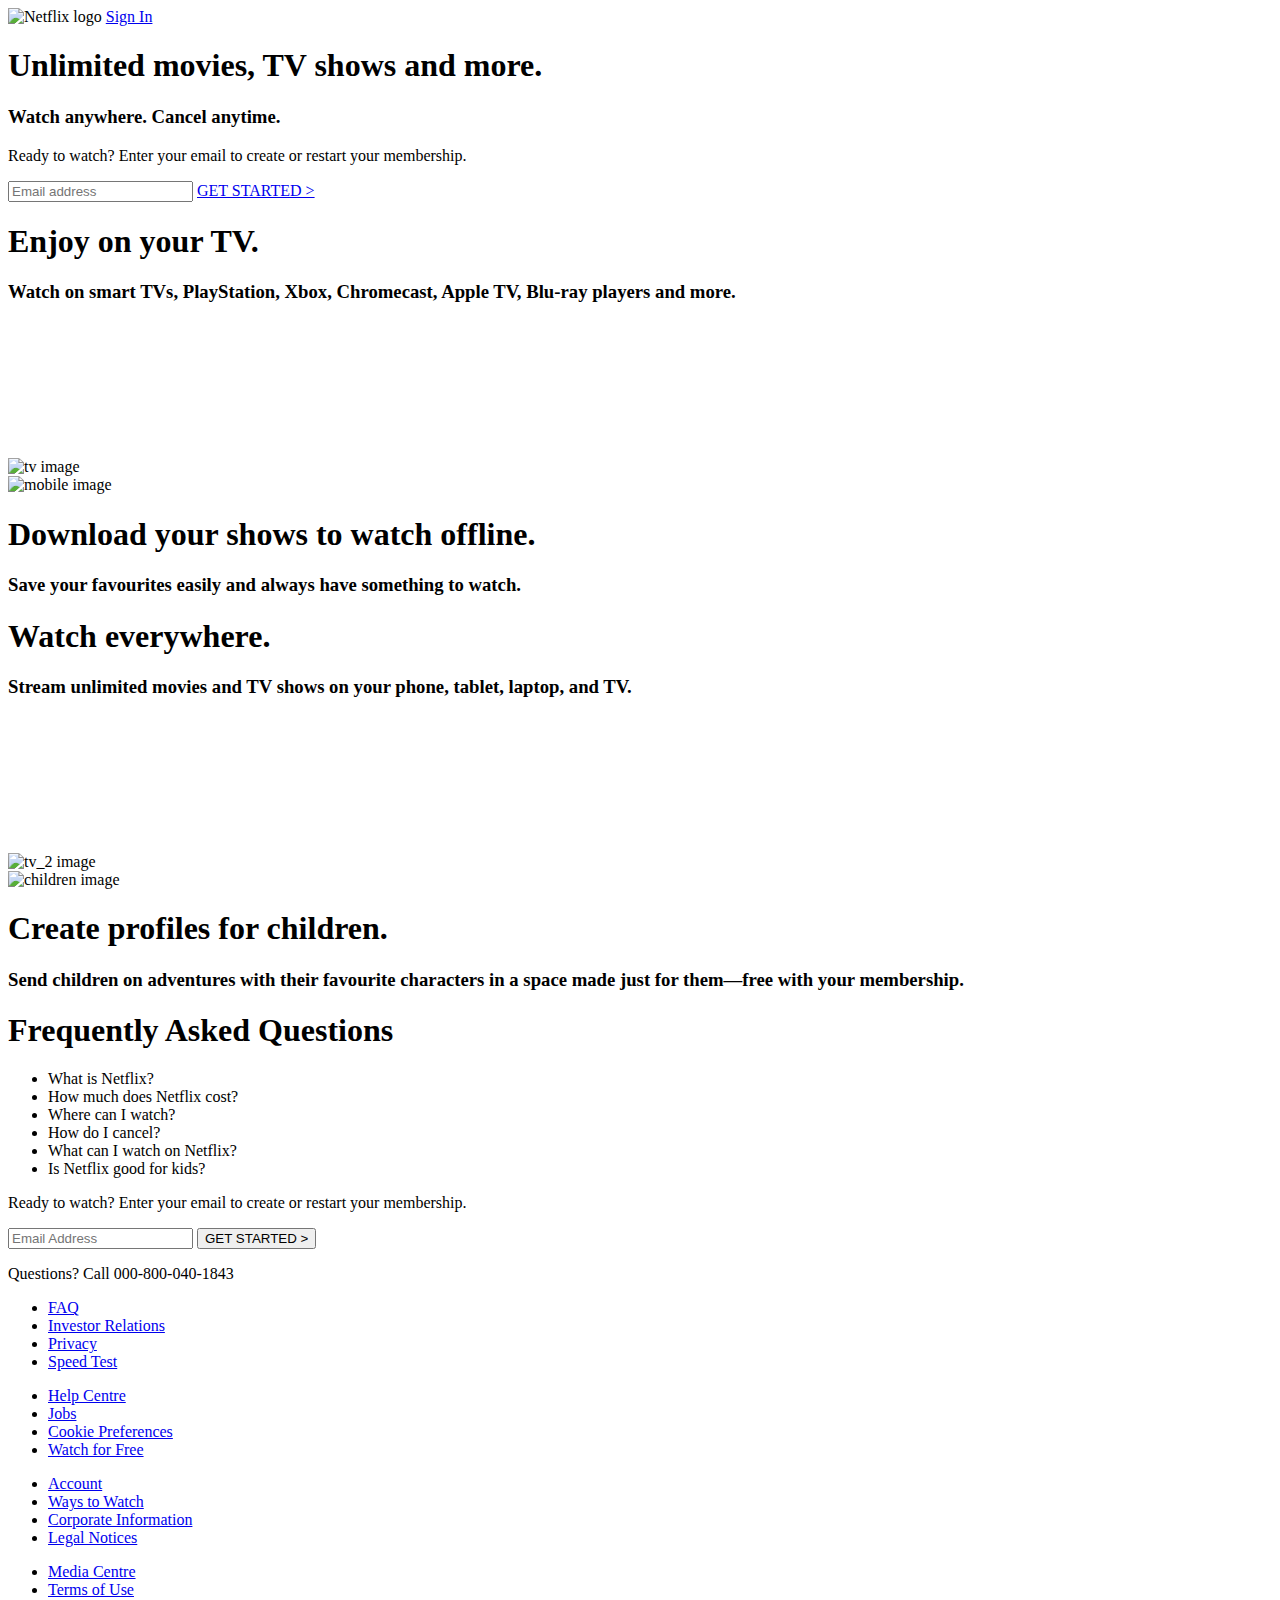
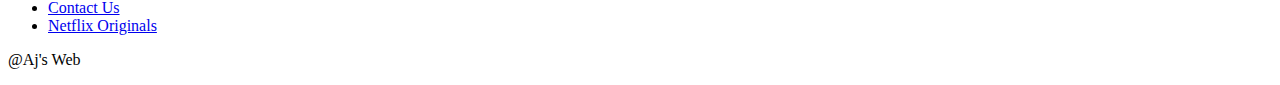
==== HTML-CSS-BOOTSTRAP/Netflix/index.html @ 79cf4f51 "html" ====
<!DOCTYPE html>
<html lang="en" dir="ltr">
  <head>
    <meta charset="utf-8">
    <meta name="viewport" content="width = device-width,initial-scale=1.0">
    <link rel="stylesheet" href="style.css">
    <title>Netflix Clone Web</title>
  </head>
  <body>
    <header class="showcase">
      <div class="showcase-top">
        <img src="images/logo.png" alt="Netflix logo">
        <a href="#" class="btn btn-rounded">Sign In</a>
      </div>
      <div class="showcase-content">
        <h1>Unlimited movies, TV shows and more.</h1>
        <h3>Watch anywhere. Cancel anytime.</h3>
        <p>Ready to watch? Enter your email to create or restart your membership.</p>
        <input type="email" name="email" id = "mail" placeholder="Email address">
        <a href="#" class ="btn btn-lg">GET STARTED ></a>


      </div>

    </header>

    <section class="style-cards">
      <div class="card-0">
        <div class="desc-0">
          <h1>Enjoy on your TV.</h1>
          <h3>Watch on smart TVs, PlayStation, Xbox, Chromecast, Apple TV, Blu-ray players and more.</h3>
        </div>
        <img src="images/tv.png" alt="tv image">
        <video class="video1" autoplay = "" playsinline="" muted = "" loop="">
          <source src = "images/tv_video.m4v">
        </video>
      </div>
      <div class="card-1">
        <img src="images/strainger_things.jpg" alt="mobile image">
        <div class="desc-1">
          <h1>Download your shows to watch offline.</h1>
          <h3>Save your favourites easily and always have something to watch.</h3>
        </div>
      </div>
      <div class="card-2">
        <div class="desc-2">
          <h1>Watch everywhere.</h1>
          <h3>Stream unlimited movies and TV shows on your phone, tablet, laptop, and TV.</h3>
        </div>
        <img src="images/tv_2.png" alt="tv_2 image">
        <video class="video2" autoplay="" playsinline="" muted="" loop="">
          <source src="images/tv_2.m4v" type="video/mp4"

        </video>
      </div>

      <div class="card-3">
        <img src="images/children.png" alt="children image">
        <div class="desc-3">
          <h1>Create profiles for children.</h1>
          <h3>Send children on adventures with their favourite characters in a space made just for them—free with your membership.</h3>
        </div>
      </div>
      <div class="faq">
          <h1>Frequently Asked Questions</h1>
          <ul class="questions">
              <li>What is Netflix?</li>
              <li>How much does Netflix cost?</li>
              <li>Where can I watch?</li>
              <li>How do I cancel?</li>
              <li>What can I watch on Netflix?</li>
              <li>Is Netflix good for kids?</li>
          </ul>
          <p>Ready to watch? Enter your email to create or restart your membership.</p>
          <div class="input">
              <input type="email" name="email" placeholder="Email Address">
              <a href="#" class="btn-rounded"><button>GET STARTED ></button></a>
          </div>
      </div>
    </section>


    <footer class="footer">
        <p>Questions? Call 000-800-040-1843</p>
        <div class="footer-cols">
            <ul>
                <li><a href="#">FAQ</a></li>
                <li><a href="#">Investor Relations</a></li>
                <li><a href="#">Privacy</a></li>
                <li><a href="#">Speed Test</a></li>
            </ul>
            <ul>
                <li><a href="#">Help Centre</a></li>
                <li><a href="#">Jobs</a></li>
                <li><a href="#">Cookie Preferences</a></li>
                <li><a href="#">Watch for Free</a></li>
            </ul>
            <ul>
                <li><a href="#">Account</a></li>
                <li><a href="#">Ways to Watch</a></li>
                <li><a href="#">Corporate Information</a></li>
                <li><a href="#">Legal Notices</a></li>
            </ul>
            <ul>
                <li><a href="#">Media Centre</a></li>
                <li><a href="#">Terms of Use</a></li>
                <li><a href="#">Contact Us</a></li>
                <li><a href="#">Netflix Originals</a></li>
            </ul>
        </div>
    </footer>
    <footer>
  <p class="p-3 bg-dark text-white">@Aj's Web</p>
</footer>

  </body>
</html>
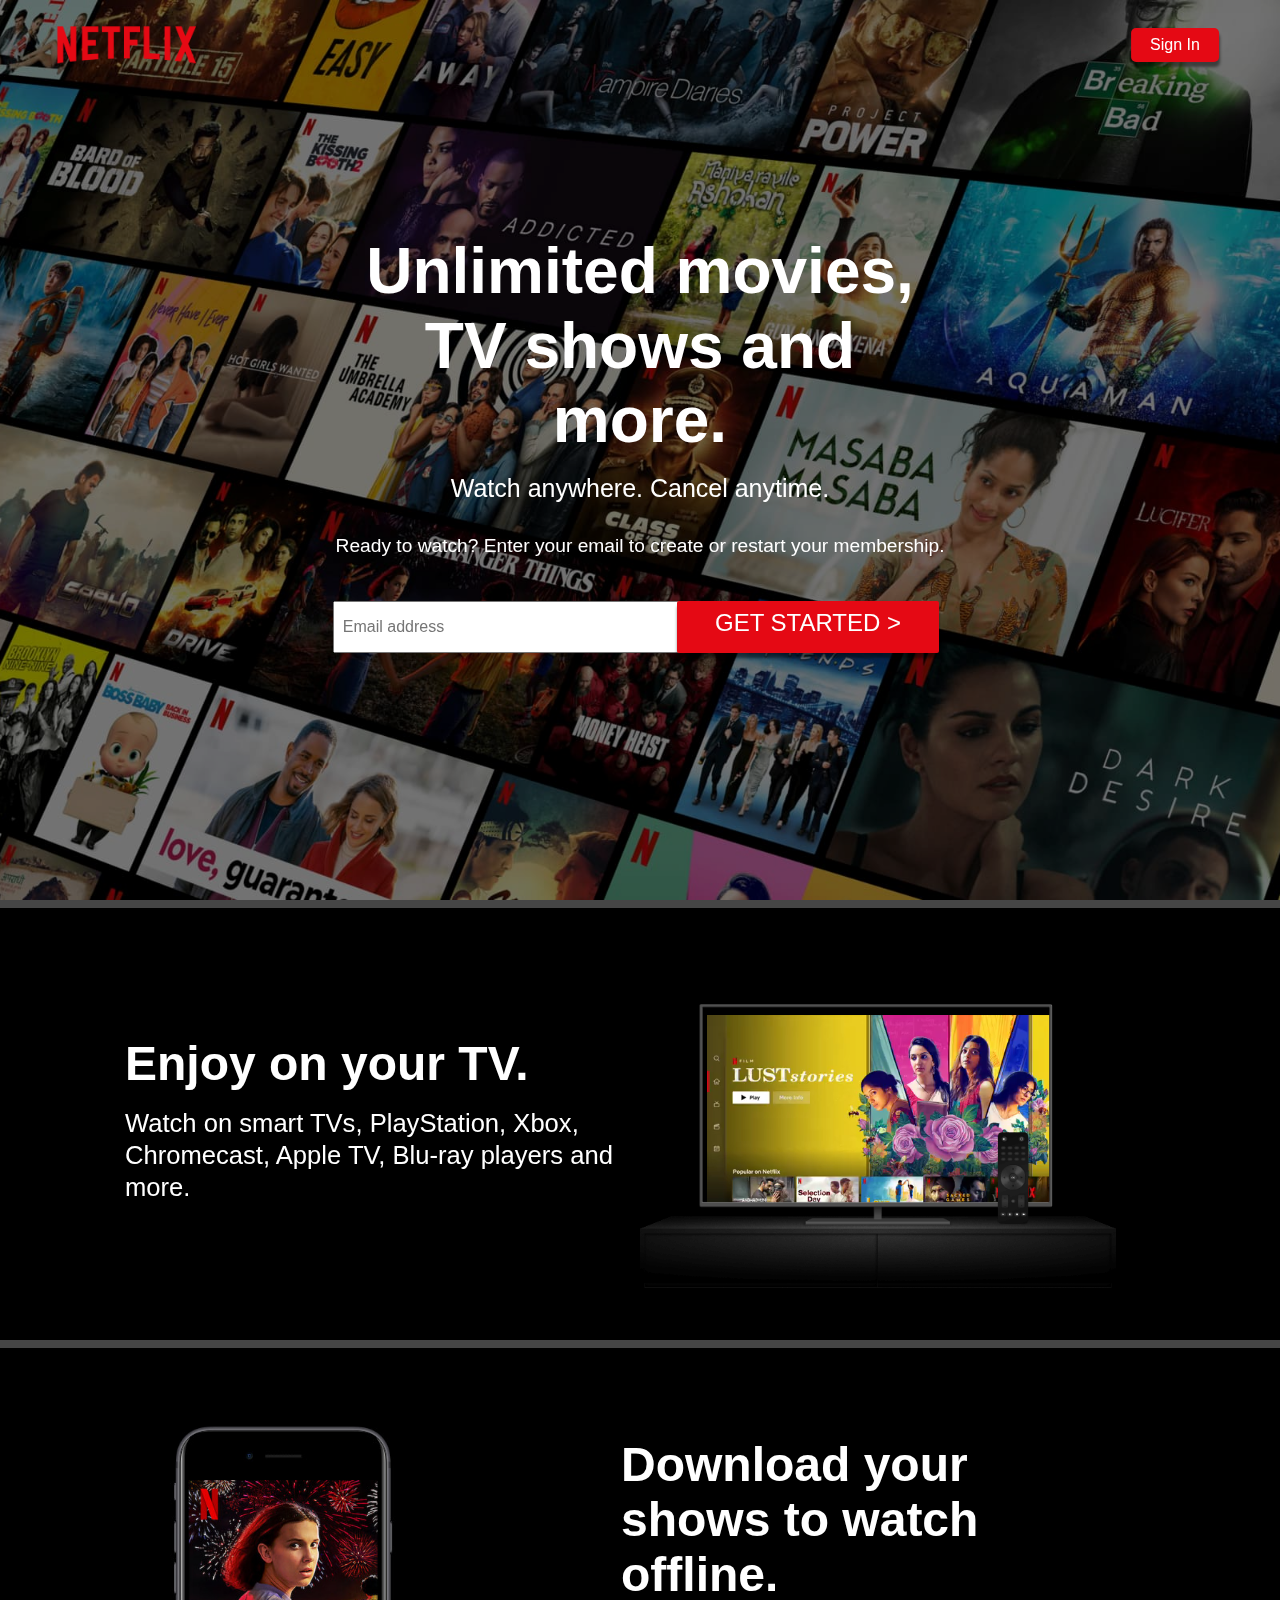
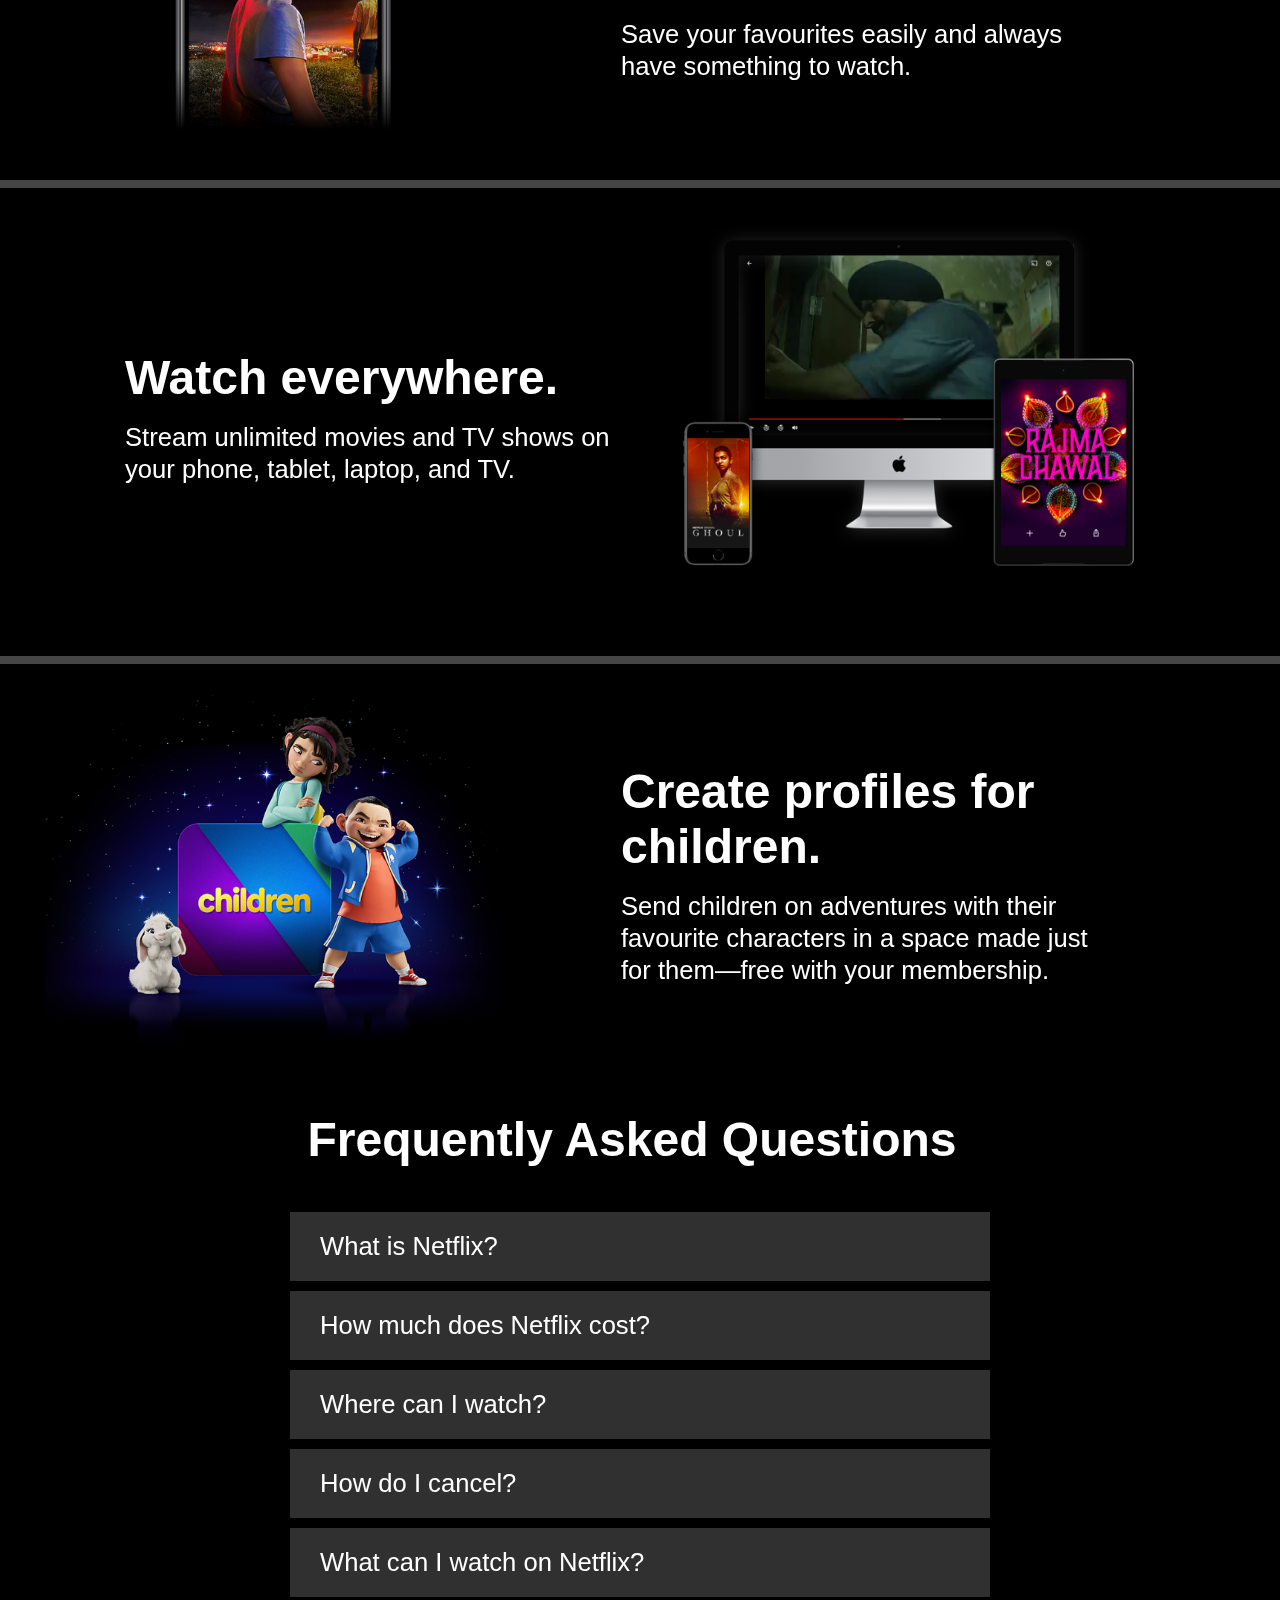
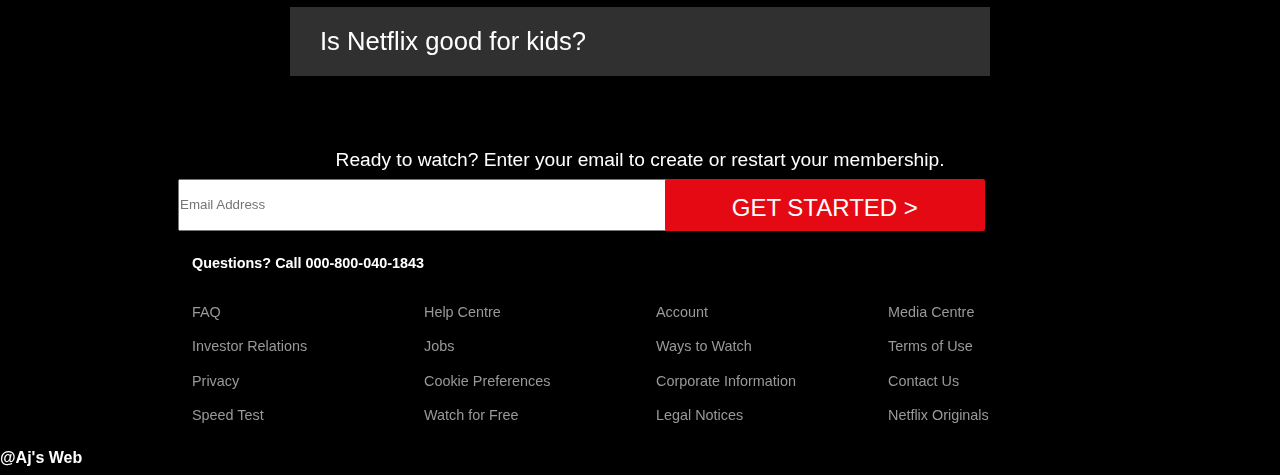
==== commit 89b048f5: "html" ====
--- a/HTML-CSS-BOOTSTRAP/Netflix/index.html
+++ b/HTML-CSS-BOOTSTRAP/Netflix/index.html
@@ -1,117 +1,117 @@
-<!DOCTYPE html>
-<html lang="en" dir="ltr">
-  <head>
-    <meta charset="utf-8">
-    <meta name="viewport" content="width = device-width,initial-scale=1.0">
-    <link rel="stylesheet" href="style.css">
-    <title>Netflix Clone Web</title>
-  </head>
-  <body>
-    <header class="showcase">
-      <div class="showcase-top">
-        <img src="images/logo.png" alt="Netflix logo">
-        <a href="#" class="btn btn-rounded">Sign In</a>
-      </div>
-      <div class="showcase-content">
-        <h1>Unlimited movies, TV shows and more.</h1>
-        <h3>Watch anywhere. Cancel anytime.</h3>
-        <p>Ready to watch? Enter your email to create or restart your membership.</p>
-        <input type="email" name="email" id = "mail" placeholder="Email address">
-        <a href="#" class ="btn btn-lg">GET STARTED ></a>
-
-
-      </div>
-
-    </header>
-
-    <section class="style-cards">
-      <div class="card-0">
-        <div class="desc-0">
-          <h1>Enjoy on your TV.</h1>
-          <h3>Watch on smart TVs, PlayStation, Xbox, Chromecast, Apple TV, Blu-ray players and more.</h3>
-        </div>
-        <img src="images/tv.png" alt="tv image">
-        <video class="video1" autoplay = "" playsinline="" muted = "" loop="">
-          <source src = "images/tv_video.m4v">
-        </video>
-      </div>
-      <div class="card-1">
-        <img src="images/strainger_things.jpg" alt="mobile image">
-        <div class="desc-1">
-          <h1>Download your shows to watch offline.</h1>
-          <h3>Save your favourites easily and always have something to watch.</h3>
-        </div>
-      </div>
-      <div class="card-2">
-        <div class="desc-2">
-          <h1>Watch everywhere.</h1>
-          <h3>Stream unlimited movies and TV shows on your phone, tablet, laptop, and TV.</h3>
-        </div>
-        <img src="images/tv_2.png" alt="tv_2 image">
-        <video class="video2" autoplay="" playsinline="" muted="" loop="">
-          <source src="images/tv_2.m4v" type="video/mp4"
-
-        </video>
-      </div>
-
-      <div class="card-3">
-        <img src="images/children.png" alt="children image">
-        <div class="desc-3">
-          <h1>Create profiles for children.</h1>
-          <h3>Send children on adventures with their favourite characters in a space made just for them—free with your membership.</h3>
-        </div>
-      </div>
-      <div class="faq">
-          <h1>Frequently Asked Questions</h1>
-          <ul class="questions">
-              <li>What is Netflix?</li>
-              <li>How much does Netflix cost?</li>
-              <li>Where can I watch?</li>
-              <li>How do I cancel?</li>
-              <li>What can I watch on Netflix?</li>
-              <li>Is Netflix good for kids?</li>
-          </ul>
-          <p>Ready to watch? Enter your email to create or restart your membership.</p>
-          <div class="input">
-              <input type="email" name="email" placeholder="Email Address">
-              <a href="#" class="btn-rounded"><button>GET STARTED ></button></a>
-          </div>
-      </div>
-    </section>
-
-
-    <footer class="footer">
-        <p>Questions? Call 000-800-040-1843</p>
-        <div class="footer-cols">
-            <ul>
-                <li><a href="#">FAQ</a></li>
-                <li><a href="#">Investor Relations</a></li>
-                <li><a href="#">Privacy</a></li>
-                <li><a href="#">Speed Test</a></li>
-            </ul>
-            <ul>
-                <li><a href="#">Help Centre</a></li>
-                <li><a href="#">Jobs</a></li>
-                <li><a href="#">Cookie Preferences</a></li>
-                <li><a href="#">Watch for Free</a></li>
-            </ul>
-            <ul>
-                <li><a href="#">Account</a></li>
-                <li><a href="#">Ways to Watch</a></li>
-                <li><a href="#">Corporate Information</a></li>
-                <li><a href="#">Legal Notices</a></li>
-            </ul>
-            <ul>
-                <li><a href="#">Media Centre</a></li>
-                <li><a href="#">Terms of Use</a></li>
-                <li><a href="#">Contact Us</a></li>
-                <li><a href="#">Netflix Originals</a></li>
-            </ul>
-        </div>
-    </footer>
-    <footer>
-  <p class="p-3 bg-dark text-white">@Aj's Web</p>
-</footer>
-
-  </body>
-</html>
+<!DOCTYPE html>
+<html lang="en" dir="ltr">
+  <head>
+    <meta charset="utf-8">
+    <meta name="viewport" content="width = device-width,initial-scale=1.0">
+    <link rel="stylesheet" href="style.css">
+    <title>Netflix Clone Web</title>
+  </head>
+  <body>
+    <header class="showcase">
+      <div class="showcase-top">
+        <img src="images/logo.png" alt="Netflix logo">
+        <a href="#" class="btn btn-rounded">Sign In</a>
+      </div>
+      <div class="showcase-content">
+        <h1>Unlimited movies, TV shows and more.</h1>
+        <h3>Watch anywhere. Cancel anytime.</h3>
+        <p>Ready to watch? Enter your email to create or restart your membership.</p>
+        <input type="email" name="email" id = "mail" placeholder="Email address">
+        <a href="#" class ="btn btn-lg">GET STARTED ></a>
+
+
+      </div>
+
+    </header>
+
+    <section class="style-cards">
+      <div class="card-0">
+        <div class="desc-0">
+          <h1>Enjoy on your TV.</h1>
+          <h3>Watch on smart TVs, PlayStation, Xbox, Chromecast, Apple TV, Blu-ray players and more.</h3>
+        </div>
+        <img src="images/tv.png" alt="tv image">
+        <video class="video1" autoplay = "" playsinline="" muted = "" loop="">
+          <source src = "images/tv_video.m4v">
+        </video>
+      </div>
+      <div class="card-1">
+        <img src="images/strainger_things.jpg" alt="mobile image">
+        <div class="desc-1">
+          <h1>Download your shows to watch offline.</h1>
+          <h3>Save your favourites easily and always have something to watch.</h3>
+        </div>
+      </div>
+      <div class="card-2">
+        <div class="desc-2">
+          <h1>Watch everywhere.</h1>
+          <h3>Stream unlimited movies and TV shows on your phone, tablet, laptop, and TV.</h3>
+        </div>
+        <img src="images/tv_2.png" alt="tv_2 image">
+        <video class="video2" autoplay="" playsinline="" muted="" loop="">
+          <source src="images/tv_2.m4v" type="video/mp4"
+
+        </video>
+      </div>
+
+      <div class="card-3">
+        <img src="images/children.png" alt="children image">
+        <div class="desc-3">
+          <h1>Create profiles for children.</h1>
+          <h3>Send children on adventures with their favourite characters in a space made just for them—free with your membership.</h3>
+        </div>
+      </div>
+      <div class="faq">
+          <h1>Frequently Asked Questions</h1>
+          <ul class="questions">
+              <li>What is Netflix?</li>
+              <li>How much does Netflix cost?</li>
+              <li>Where can I watch?</li>
+              <li>How do I cancel?</li>
+              <li>What can I watch on Netflix?</li>
+              <li>Is Netflix good for kids?</li>
+          </ul>
+          <p>Ready to watch? Enter your email to create or restart your membership.</p>
+          <div class="input">
+              <input type="email" name="email" placeholder="Email Address">
+              <a href="#" class="btn-rounded"><button>GET STARTED ></button></a>
+          </div>
+      </div>
+    </section>
+
+
+    <footer class="footer">
+        <p>Questions? Call 000-800-040-1843</p>
+        <div class="footer-cols">
+            <ul>
+                <li><a href="#">FAQ</a></li>
+                <li><a href="#">Investor Relations</a></li>
+                <li><a href="#">Privacy</a></li>
+                <li><a href="#">Speed Test</a></li>
+            </ul>
+            <ul>
+                <li><a href="#">Help Centre</a></li>
+                <li><a href="#">Jobs</a></li>
+                <li><a href="#">Cookie Preferences</a></li>
+                <li><a href="#">Watch for Free</a></li>
+            </ul>
+            <ul>
+                <li><a href="#">Account</a></li>
+                <li><a href="#">Ways to Watch</a></li>
+                <li><a href="#">Corporate Information</a></li>
+                <li><a href="#">Legal Notices</a></li>
+            </ul>
+            <ul>
+                <li><a href="#">Media Centre</a></li>
+                <li><a href="#">Terms of Use</a></li>
+                <li><a href="#">Contact Us</a></li>
+                <li><a href="#">Netflix Originals</a></li>
+            </ul>
+        </div>
+    </footer>
+    <footer>
+  <p class="p-3 bg-dark text-white">@Aj's Web</p>
+</footer>
+
+  </body>
+</html>
--- a/HTML-CSS-BOOTSTRAP/Netflix/style.css
+++ b/HTML-CSS-BOOTSTRAP/Netflix/style.css
@@ -0,0 +1,346 @@
+:root{
+	--primary-color: #e50914;
+	--dark-color: #141414;
+	--light-color: #f4f4f4;
+
+}
+
+*{
+	margin: 0;
+	padding: 0;
+}
+
+body{
+	font-family: Arial,Helvetica,sans-serif;
+	background: #000000;
+	color: #999999;
+}
+
+ul{
+	list-style: none;
+}
+
+h1,h2,h3,h4{
+	color: #ffffff;
+}
+
+h3{
+	font-weight: lighter;
+}
+
+a{
+	color: #ffffff;
+	text-decoration: none;
+}
+
+p{
+	margin: 0.5rem 0;
+	font-weight: bold;
+	color: #ffffff;
+}
+
+img{
+	width: 100%;
+}
+
+.showcase{
+	width: 100%;
+	height: 100vh;
+	position: relative;
+	background: url("images/background.jpg") no-repeat center center/cover;
+}
+
+.showcase::after{
+	content: "";
+	position: absolute;
+	top: 0;
+	left: 0;
+	width: 100%;
+	height: 100%;
+	z-index: 1;
+	background: rgba(0, 0, 0, 0.4);
+	box-shadow: 120px,100px,250px, #000000, inset -120px -100px 250px #000000;
+
+}
+
+.showcase-top{
+	position: relative;
+	z-index: 2;
+	height: 90px;
+}
+
+.showcase-top img{
+	width: 140px;
+	position: absolute;
+	top: 50%;
+	left: 0;
+	transform: translate(40%, -50%);
+}
+
+.showcase-top a{
+	position: absolute;
+	top: 50%;
+	right: 0;
+	transform: translate(-60%, -50%);
+}
+
+.showcase-content{
+	position: relative;
+	margin: 0 26%;
+	z-index: 2;
+	display: flex;
+	flex-direction: column;
+	justify-content: center;
+	text-align: center;
+	margin-top: 9rem;
+}
+
+.showcase-content h1{
+	font-weight: 700;
+	font-size: 64px;
+	margin: 0 30px;
+	max-width: 800px;
+	line-height: 74.5px;
+}
+
+.showcase-content h3{
+	color: white;
+	font-size: 25px;
+	margin: 16px 0;
+}
+
+.showcase-content p{
+	font-size: 19.2px;
+	font-weight: 300;
+	padding-top: 0.5rem;
+	padding-bottom: 1rem;
+}
+
+.showcase-content input{
+	position: absolute;
+	left: 0;
+	bottom: -8vh;
+	width: 454px;
+	height: 3rem;
+	font-size: 1rem;
+	padding-left: 0.5rem;
+}
+
+.btn{
+	display: inline-block;
+	background: var(--primary-color);
+	color: white;
+	padding: 0.5rem 1.2rem;
+	font-size: 1rem;
+	text-align: center;
+	border: none;
+	cursor: pointer;
+	border-radius: 2px;
+	margin-right: 0.5rem;
+	outline: none;
+	box-shadow: 0 5px 3px rgba(0, 0, 0, 0.45);
+}
+
+.btn:hover{
+	opacity: 0.9;
+}
+
+.btn-rounded{
+	border-radius: 5px;
+}
+
+.showcase-content .btn-lg{
+	position: absolute;
+	right: 0;
+	bottom: -8vh;
+	padding: 0.5rem 1.2rem;
+	font-size: 1.5rem;
+	text-transform: uppercase;
+	height: 36px;
+	width: 14rem;
+}
+
+.card-0,
+.card-1,
+.card-2,
+.card-3{
+	border-top: 8px rgba(69,69,69) solid;
+	padding: 50px;
+}
+
+
+.card-0{
+    position: relative;
+    display: inline-grid;
+    grid-template-columns: 50% 40%;
+    text-align: left;
+    align-items: center;
+    padding: 25px 45px 50px;
+}
+
+.desc-0{
+    padding-left: 80px;
+}
+
+.style-cards h1{
+    font-size: 3rem;
+    padding: 1rem;
+    padding-left: 0;
+}
+
+.style-cards h3{
+    font-size: 1.6rem;
+    line-height: 2rem;
+}
+
+.card-0 video{
+    position: relative;
+    width: 100%;
+    height: 54%;
+    grid-column: 2/2;
+    grid-row: 1/2;
+    z-index: -1;
+}
+
+.card-0 img{
+    grid-column: 2/2;
+    grid-row: 1/2;
+}
+
+.card-1{
+	position: relative;
+	display: inline-grid;
+	grid-template-columns: 40% 50%;
+	text-align: left;
+	align-items: center;
+	padding: 25px 45px 50px;
+}
+
+.desc-1{
+	padding-left: 100px;
+}
+
+.card-2{
+    position: relative;
+    display: inline-grid;
+    grid-template-columns: 50% 40%;
+    text-align: left;
+    align-items: center;
+    padding: 25px 45px 50px;
+}
+
+.desc-2{
+    padding-left: 80px;
+    padding-right: 20px;
+}
+
+.card-2 img{
+    width: 110%;
+    grid-column: 2/2;
+    grid-row: 1/2;
+}
+
+.card-2 video{
+    position: relative;
+    top: -87px;
+    left: 125px;
+    width: 65%;
+    height: 78%;
+    grid-column: 2/2;
+    grid-row: 1/2;
+    z-index: -1;
+}
+.card-3{
+	position: relative;
+	display: inline-grid;
+	grid-template-columns: 40% 50%;
+	text-align: left;
+	align-items: center;
+	padding: 25px 45px 50px;
+}
+
+.desc-3{
+	padding-left: 100px;
+}
+
+.faq{
+    text-align: center;
+}
+
+.faq h1{
+    padding-bottom: 40px;
+    font-size: 3rem;
+}
+
+.questions{
+    display: flex;
+    flex-direction: column;
+    flex-basis: 40%;
+    align-items: center;
+}
+
+.questions li{
+    padding: 20px 30px;
+    margin: 5px;
+    font-size: 1.6rem;
+    background-color: #303030;
+    color: white;
+    text-align: left;
+    width: 50%;
+}
+
+.faq p{
+    padding-top: 60px;
+    font-size: 1.2rem;
+    font-weight: 200;
+}
+
+.input{
+    display: inline-grid;
+    align-items: center;
+    grid-template-columns: 50% 40%;
+}
+
+.input input{
+    width: 600px;
+    height: 3rem;
+}
+
+.input button{
+    height: 3.25rem;
+    width: 320px;
+    left: 20px;
+    text-align: center;
+    background-color: var(--primary-color);
+    font-size: 1.5rem;
+    padding: 15px 32px;
+    border: none;
+    border-radius: 2px;
+    color: white;
+}
+
+.footer{
+    max-width: 70%;
+    margin: 1rem auto;
+    overflow: auto;
+}
+
+.footer ,
+.footer a{
+    color: #999999;
+    font-size: 0.9rem;
+}
+
+.footer p{
+    margin-bottom: 1.5rem;
+}
+
+.footer .footer-cols{
+    display: grid;
+    grid-template-columns: repeat(4 , 1fr);
+    grid-gap: 2rem;
+}
+
+.footer li{
+    line-height: 2.4;
+}
